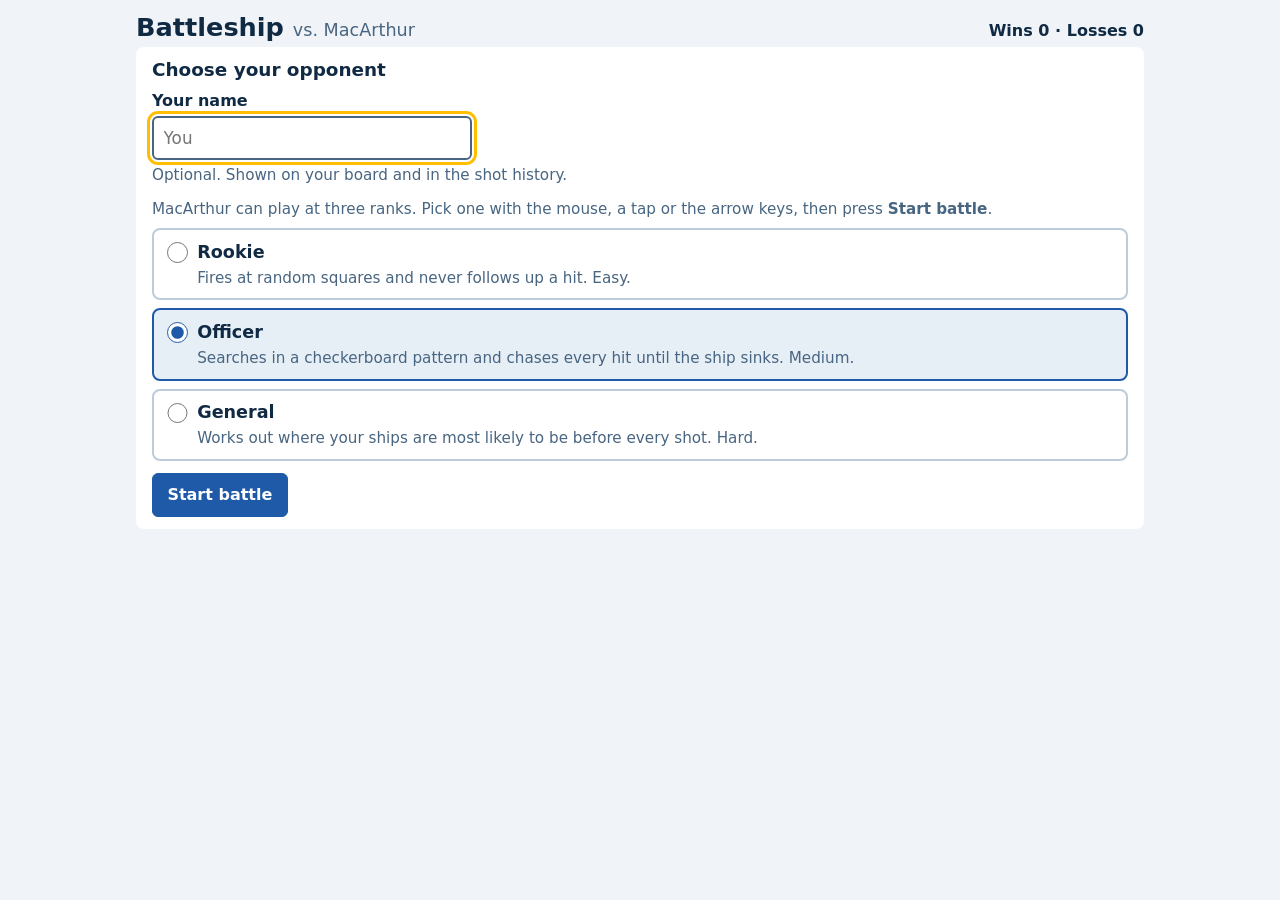
==== index.html @ d6e00842 "Let players enter their name on the start screen Co-Authored-By: Devin AI <158243242+devin-ai-integr" ====
<!DOCTYPE html>
<html lang="en">
<head>
  <meta charset="utf-8">
  <meta name="viewport" content="width=device-width, initial-scale=1">
  <meta name="description" content="Classic Battleship in your browser: you against MacArthur, the computer.">
  <title>Battleship vs. MacArthur</title>
  <link rel="stylesheet" href="css/styles.css">
</head>
<body class="phase-choosing">
  <header class="site-header">
    <h1>Battleship <span class="vs" id="vs-line">vs. MacArthur</span></h1>
    <div class="header-controls">
      <p class="rank-badge" id="rank-badge" hidden></p>
      <button type="button" id="new-game" hidden>New game</button>
      <p class="tally" id="tally">Wins 0 · Losses 0</p>
    </div>
  </header>

  <main>
    <!-- Screen readers hear every announcement from this hidden live region. -->
    <p id="announcer" class="sr-only" role="status" aria-live="polite" aria-atomic="true"></p>

    <section class="status" aria-label="Game status">
      <p id="prompt" class="prompt"></p>
      <p id="last-player" class="last-shot"></p>
      <p id="last-computer" class="last-shot"></p>
    </section>

    <section id="rank-panel" class="panel rank-panel" aria-labelledby="rank-heading" hidden>
      <h2 id="rank-heading" tabindex="-1">Choose your opponent</h2>
      <form id="rank-form">
        <div class="name-field">
          <label for="player-name">Your name</label>
          <input id="player-name" name="player-name" type="text" maxlength="20" autocomplete="nickname"
                 spellcheck="false" placeholder="You" aria-describedby="name-help">
          <p id="name-help" class="help">Optional. Shown on your board and in the shot history.</p>
        </div>
        <fieldset class="rank-options">
          <legend class="help">MacArthur can play at three ranks. Pick one with the mouse, a tap or the
            arrow keys, then press <strong>Start battle</strong>.</legend>
          <div id="rank-choices"></div>
        </fieldset>
        <div class="controls">
          <button type="submit" id="choose-rank" class="primary">Start battle</button>
        </div>
      </form>
    </section>

    <section id="placement" class="panel" aria-labelledby="placement-heading">
      <h2 id="placement-heading">Place your fleet</h2>
      <p class="help">
        Pick a ship, then click (or tap) a square on your fleet's board to place it.
        The ship starts at that square and runs right or down.
        Turn it with the <strong>Rotate</strong> button, the <kbd>Shift</kbd> key or <kbd>R</kbd>.
        Click a placed ship to pick it up again.
        Keyboard: <kbd>Tab</kbd> to the board, arrow keys to move, <kbd>Enter</kbd> to place.
      </p>
      <ul id="ship-list" class="ship-list" aria-label="Ships to place"></ul>
      <div class="controls">
        <button type="button" id="rotate">Rotate</button>
        <button type="button" id="randomize">Randomize</button>
        <button type="button" id="clear">Clear</button>
        <button type="button" id="start" class="primary" disabled>Start game</button>
      </div>
    </section>

    <section id="fire-panel" class="panel" aria-labelledby="fire-heading" hidden>
      <h2 id="fire-heading" class="sr-only">Call your shot</h2>
      <form id="shot-form" class="shot-form" autocomplete="off">
        <label for="shot-input">Call your shot</label>
        <input id="shot-input" name="shot" type="text" inputmode="text" autocapitalize="characters"
               spellcheck="false" maxlength="6" placeholder="e.g. D4" aria-describedby="shot-help">
        <button type="submit" id="fire" class="primary">Fire</button>
      </form>
      <p id="shot-help" class="help">
        Type a letter A–J and a number 1–10, or click a square on <strong>MacArthur's waters</strong>.
        Keyboard: arrow keys to move, <kbd>Enter</kbd> to fire.
      </p>
    </section>

    <section id="end-panel" class="panel end-panel" aria-labelledby="end-panel-heading" hidden>
      <h2 id="end-panel-heading"></h2>
      <div class="controls">
        <button type="button" id="reveal-inline">Reveal MacArthur's ships</button>
        <button type="button" id="play-again-inline" class="primary">Play again</button>
        <button type="button" id="change-rank-inline">Change rank</button>
      </div>
    </section>

    <div class="boards">
      <section id="player-wrap" class="board-wrap" aria-labelledby="player-heading">
        <h2 id="player-heading">Your fleet</h2>
        <div id="player-board"></div>
        <ul id="player-fleet" class="fleet-status" aria-label="Your ships"></ul>
      </section>
      <section id="enemy-wrap" class="board-wrap" aria-labelledby="enemy-heading">
        <h2 id="enemy-heading">MacArthur's waters</h2>
        <div id="enemy-board"></div>
        <ul id="enemy-fleet" class="fleet-status" aria-label="MacArthur's ships"></ul>
      </section>
    </div>

    <section class="legend" aria-label="Legend">
      <span><span class="peg miss" aria-hidden="true"></span> White peg = miss</span>
      <span><span class="peg hit" aria-hidden="true"></span> Red peg = hit</span>
      <span><span class="swatch ship" aria-hidden="true"></span> Your ship</span>
      <span><span class="swatch sunk" aria-hidden="true"></span> Sunk ship</span>
    </section>

    <section class="log-wrap" aria-labelledby="log-heading">
      <h2 id="log-heading">Shot history</h2>
      <ol id="log" class="log"></ol>
    </section>
  </main>

  <dialog id="end-dialog" class="end-dialog" aria-labelledby="end-title" aria-describedby="end-last end-text end-rank">
    <h2 id="end-title"></h2>
    <p id="end-last"></p>
    <p id="end-text"></p>
    <p id="end-rank"></p>
    <p id="end-tally" class="tally"></p>
    <div class="controls">
      <button type="button" id="reveal">Reveal MacArthur's ships</button>
      <button type="button" id="play-again" class="primary">Play again</button>
      <button type="button" id="change-rank">Change rank</button>
    </div>
  </dialog>

  <!-- Order matters: rules, then each rank, then the list of ranks, then the screen, then startup. -->
  <script src="js/rules.js"></script>
  <script src="js/ranks/rookie.js"></script>
  <script src="js/ranks/officer.js"></script>
  <script src="js/ranks/general.js"></script>
  <script src="js/opponents.js"></script>
  <script src="js/ui.js"></script>
  <script src="js/main.js"></script>
</body>
</html>
---- css/styles.css ----
:root {
  --ink: #102a43;
  --muted: #486581;
  --page: #f0f4f8;
  --panel: #ffffff;
  --water: #d9eefb;
  --water-line: #8fb8d4;
  --ship: #52606d;
  --sunk: #4a1414;
  --hit: #d0021b;
  --miss: #ffffff;
  --ok: #2f9e44;
  --bad: #c92a2a;
  --focus: #ffbf00;
  --primary: #1e5aa8;
  font-family: system-ui, -apple-system, "Segoe UI", Roboto, sans-serif;
  color: var(--ink);
  background: var(--page);
}

* { box-sizing: border-box; }

body { margin: 0; line-height: 1.45; }

main { max-width: 1040px; margin: 0 auto; padding: 0 1rem 2rem; }

h1, h2 { line-height: 1.2; }
h2 { font-size: 1.15rem; margin: 0 0 0.5rem; }

.sr-only {
  position: absolute; width: 1px; height: 1px; padding: 0; margin: -1px;
  overflow: hidden; clip: rect(0 0 0 0); white-space: nowrap; border: 0;
}

.site-header {
  display: flex; flex-wrap: wrap; align-items: baseline; justify-content: space-between;
  gap: 0.25rem 1rem; max-width: 1040px; margin: 0 auto; padding: 0.75rem 1rem 0.25rem;
}
.site-header h1 { margin: 0; font-size: 1.6rem; }
.site-header .vs { font-weight: 400; color: var(--muted); font-size: 1.1rem; }
.tally { margin: 0; font-weight: 600; }
.header-controls { display: flex; flex-wrap: wrap; align-items: center; gap: 0.5rem 1.25rem; }
.rank-badge {
  margin: 0; padding: 0.2rem 0.7rem; border-radius: 999px; background: var(--ink); color: #fff; font-weight: 700;
}

.name-field { margin-bottom: 0.75rem; }
.name-field label { display: block; font-weight: 700; margin-bottom: 0.25rem; }
.name-field input {
  width: 100%; max-width: 20rem; min-height: 44px; padding: 0.3rem 0.6rem; border: 2px solid var(--muted);
  border-radius: 6px; font-size: 1.05rem;
}
.name-field .help { margin: 0.25rem 0 0; }
.rank-options { border: 0; margin: 0 0 0.75rem; padding: 0; min-width: 0; }
.rank-options legend { padding: 0; margin-bottom: 0.5rem; }
#rank-choices { display: grid; gap: 0.5rem; }
.rank-option {
  display: grid; grid-template-columns: auto 1fr; align-items: start; gap: 0.1rem 0.6rem;
  padding: 0.6rem 0.8rem; border: 2px solid #bcccdc; border-radius: 8px; cursor: pointer;
}
.rank-option input { grid-row: span 2; width: 1.3rem; height: 1.3rem; margin: 0.15rem 0 0; accent-color: var(--primary); }
.rank-option .rank-name { font-weight: 700; font-size: 1.1rem; }
.rank-option .rank-desc { color: var(--muted); font-size: 0.95rem; }
.rank-option:has(input:checked) { border-color: var(--primary); background: #e6eef6; }
.rank-option:has(input:focus-visible) { outline: 3px solid var(--focus); outline-offset: 2px; }
body.phase-choosing .status, body.phase-choosing .boards,
body.phase-choosing .legend, body.phase-choosing .log-wrap { display: none; }

button, input { font: inherit; }

button {
  min-height: 44px; padding: 0.4rem 0.9rem; border-radius: 6px;
  border: 1px solid var(--muted); background: var(--panel); color: var(--ink); cursor: pointer;
}
button:hover:not(:disabled) { background: #e6eef6; }
button:disabled { opacity: 0.5; cursor: not-allowed; }
button.primary { background: var(--primary); border-color: var(--primary); color: #fff; font-weight: 600; }
button.primary:hover:not(:disabled) { background: #174a8b; }

:focus-visible { outline: 3px solid var(--focus); outline-offset: 2px; }

kbd {
  font: 0.85em ui-monospace, monospace; padding: 0 0.3em; border: 1px solid #bcccdc;
  border-radius: 3px; background: #f8fafc;
}

.status {
  background: var(--panel); border-left: 6px solid var(--primary); border-radius: 6px;
  padding: 0.6rem 0.9rem; margin: 0.5rem 0 0.75rem; min-height: 3.2rem;
}
.status p { margin: 0.1rem 0; }
.prompt { font-weight: 700; font-size: 1.1rem; }
.last-shot:empty { display: none; }

.panel { background: var(--panel); border-radius: 8px; padding: 0.75rem 1rem; margin-bottom: 0.75rem; }
.help { color: var(--muted); margin: 0.25rem 0 0.5rem; font-size: 0.95rem; }

.controls { display: flex; flex-wrap: wrap; gap: 0.5rem; }

.ship-list { list-style: none; padding: 0; margin: 0 0 0.6rem; display: flex; flex-wrap: wrap; gap: 0.4rem; }
.ship-list button[aria-pressed="true"] { border: 3px solid var(--primary); font-weight: 700; }
.ship-list button.placed { background: #e3f2e6; }

.shot-form { display: flex; flex-wrap: wrap; align-items: center; gap: 0.5rem; }
.shot-form label { font-weight: 700; }
.shot-form input {
  width: 7.5rem; min-height: 44px; padding: 0.3rem 0.6rem; border: 2px solid var(--muted);
  border-radius: 6px; text-transform: uppercase; font-size: 1.1rem;
}
.shot-form input::placeholder { text-transform: none; }

.end-panel h2 { font-size: 1.3rem; }

.boards { display: grid; gap: 1rem; grid-template-columns: 1fr; }
@media (min-width: 860px) {
  .boards { grid-template-columns: 1fr 1fr; }
}
/* On phones the board you need right now comes first. */
@media (max-width: 859px) {
  body.phase-playing #enemy-wrap { order: -1; }
}
@media (max-width: 480px) {
  main { padding: 0 0.5rem 1.5rem; }
  .site-header { padding: 0.6rem 0.5rem 0.25rem; }
  .board-wrap, .panel, .log-wrap { padding: 0.6rem 0.5rem; }
  .shot-form label { flex-basis: 100%; }
}

.board-wrap { background: var(--panel); border-radius: 8px; padding: 0.75rem; }
body.phase-placing #enemy-wrap { opacity: 0.6; }

.board {
  width: 100%; max-width: 460px; margin: 0 auto; border-collapse: collapse; table-layout: fixed;
}
.board th { font-size: 0.8rem; font-weight: 600; color: var(--muted); padding: 0 0 2px; }
.board thead td, .board tbody th { width: 1.5em; }
.board td { padding: 0; border: 1px solid var(--water-line); }
.board thead td { border: 0; }

.cell {
  display: flex; align-items: center; justify-content: center;
  width: 100%; aspect-ratio: 1 / 1; min-height: 0; padding: 0; border: 0; border-radius: 0;
  background: var(--water); cursor: pointer;
}
.cell:hover:not([aria-disabled="true"]) { background: #b8def5; }
.cell[aria-disabled="true"] { cursor: default; }
.cell:focus-visible { outline: 3px solid var(--focus); outline-offset: -3px; position: relative; z-index: 1; }
.cell.ship { background: var(--ship); }
.cell.sunk { background: var(--sunk); }
.cell.revealed { background: #9aa5b1; box-shadow: inset 0 0 0 3px #323f4b; }
.cell.preview-ok { background: #b2f2bb; box-shadow: inset 0 0 0 3px var(--ok); }
.cell.preview-bad { background: #ffc9c9; box-shadow: inset 0 0 0 3px var(--bad); }

.peg {
  display: inline-flex; align-items: center; justify-content: center;
  width: 55%; height: 55%; border-radius: 50%;
}
.peg.miss { background: var(--miss); border: 2px solid #52606d; width: 38%; height: 38%; }
.peg.hit {
  width: 68%; height: 68%; background: var(--hit); border: 2px solid #fff;
  box-shadow: 0 0 0 1px #5c0000; color: #fff; font-weight: 900; font-size: 0.85em;
}
.peg.hit::after { content: "\2715"; line-height: 1; }
.legend .peg.hit { width: 1.3em; height: 1.3em; font-size: 0.75rem; }
.legend .peg.miss { width: 1em; height: 1em; }

.swatch { display: inline-block; width: 1em; height: 1em; vertical-align: -0.15em; border-radius: 2px; }
.swatch.ship { background: var(--ship); }
.swatch.sunk { background: var(--sunk); }

.legend {
  display: flex; flex-wrap: wrap; gap: 0.4rem 1.2rem; justify-content: center;
  margin: 0.9rem 0; color: var(--muted); font-size: 0.95rem;
}
.legend > span { display: inline-flex; align-items: center; gap: 0.35rem; }

.fleet-status { list-style: none; padding: 0; margin: 0.6rem 0 0; display: flex; flex-wrap: wrap; gap: 0.35rem; justify-content: center; }
.fleet-status li { font-size: 0.85rem; padding: 0.1rem 0.5rem; border-radius: 999px; background: #e6eef6; }
.fleet-status li.sunk { background: #f8d7da; color: var(--sunk); text-decoration: line-through; }

.log-wrap { background: var(--panel); border-radius: 8px; padding: 0.75rem 1rem; }
.log { margin: 0; padding-left: 1.6rem; max-height: 14rem; overflow-y: auto; font-size: 0.95rem; }
.log li.player { color: var(--ink); }
.log li.computer { color: var(--muted); }

.end-dialog {
  border: 0; border-radius: 12px; padding: 1.5rem; max-width: min(92vw, 420px); text-align: center;
  box-shadow: 0 12px 40px rgba(16, 42, 67, 0.35);
}
.end-dialog::backdrop { background: rgba(16, 42, 67, 0.55); }
.end-dialog h2 { font-size: 1.8rem; margin-bottom: 0.4rem; }
.end-dialog .controls { justify-content: center; margin-top: 1rem; }

@media (prefers-reduced-motion: no-preference) {
  .peg { animation: drop 160ms ease-out; }
  @keyframes drop { from { transform: scale(0.4); opacity: 0; } to { transform: scale(1); opacity: 1; } }
}

@media (forced-colors: active) {
  .cell.ship, .cell.sunk, .cell.revealed { border: 2px solid CanvasText; }
  .peg { border: 2px solid CanvasText; }
}
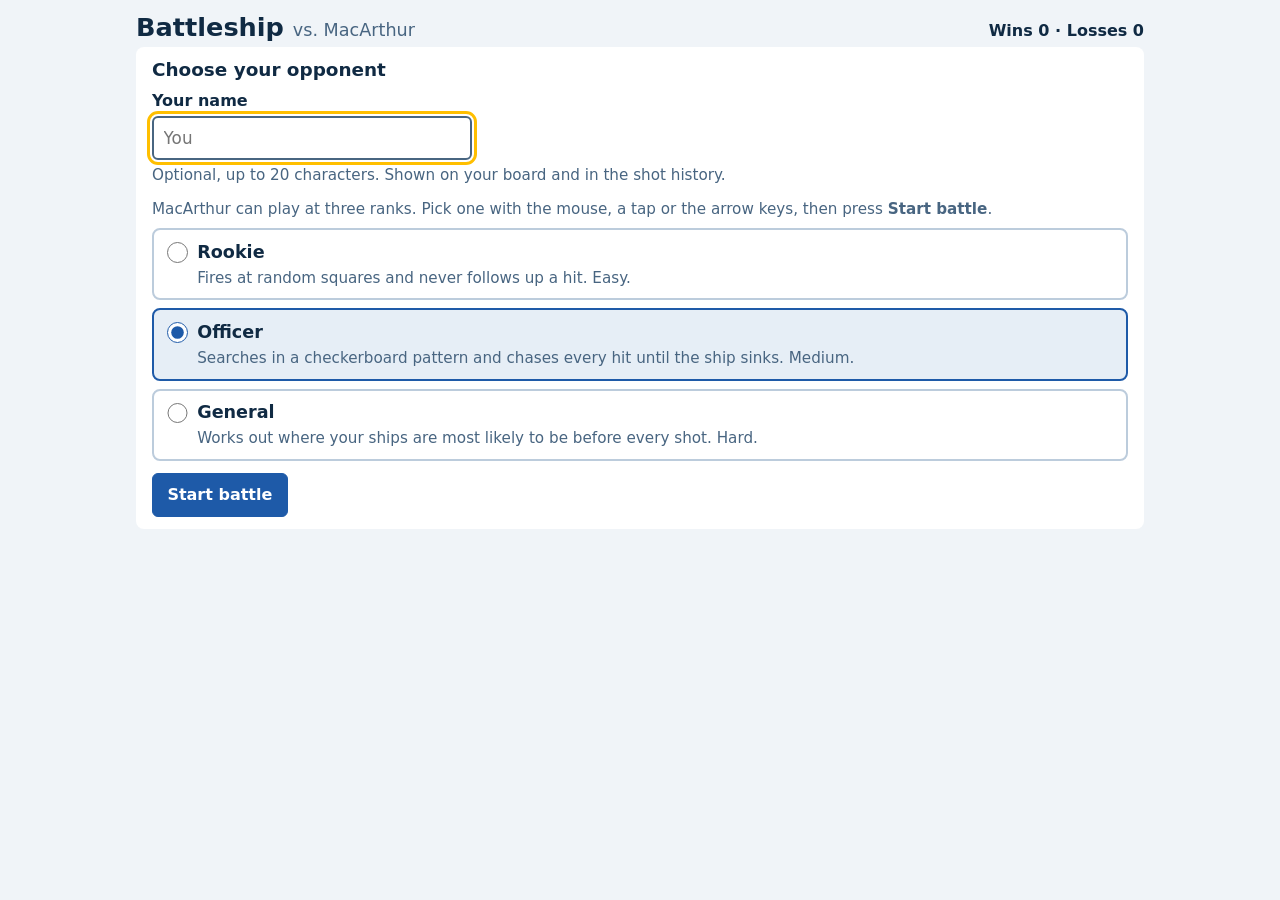
==== commit 3a38e993: "Let cleanPlayerName do the 20-character limit so pasted spaces and emoji don't cut names short Co-Au" ====
--- a/index.html
+++ b/index.html
@@ -32,9 +32,9 @@
       <form id="rank-form">
         <div class="name-field">
           <label for="player-name">Your name</label>
-          <input id="player-name" name="player-name" type="text" maxlength="20" autocomplete="nickname"
+          <input id="player-name" name="player-name" type="text" autocomplete="nickname"
                  spellcheck="false" placeholder="You" aria-describedby="name-help">
-          <p id="name-help" class="help">Optional. Shown on your board and in the shot history.</p>
+          <p id="name-help" class="help">Optional, up to 20 characters. Shown on your board and in the shot history.</p>
         </div>
         <fieldset class="rank-options">
           <legend class="help">MacArthur can play at three ranks. Pick one with the mouse, a tap or the
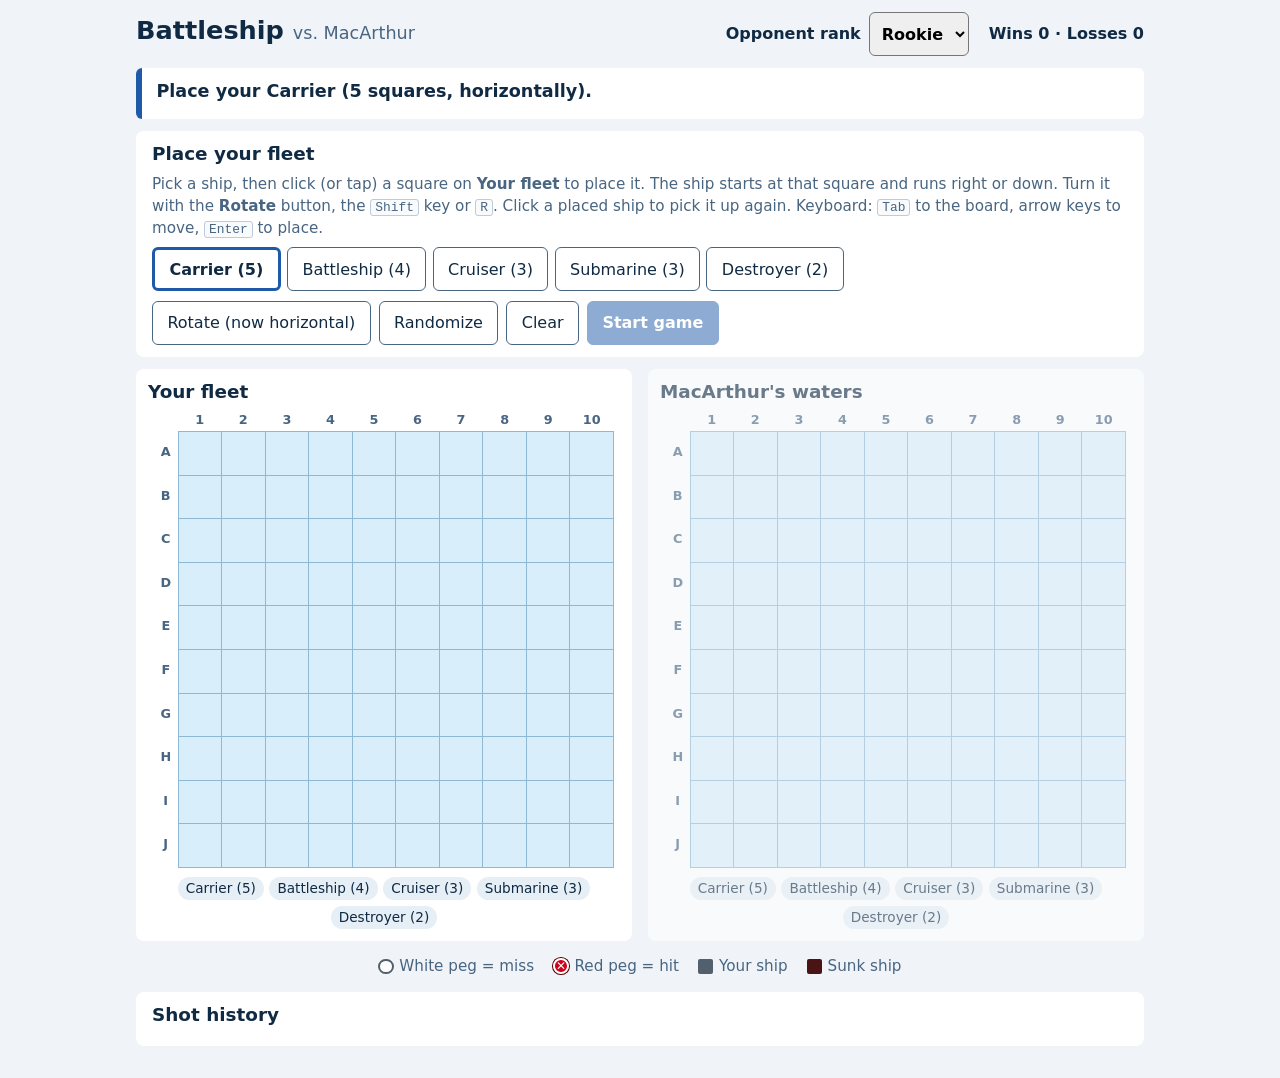
==== commit 37af53c3: "Merge pull request #4 from ethanswergold-sys/devin/1795615909-opponent-ranks Opponent ranks: Rookie " ====
--- a/index.html
+++ b/index.html
@@ -7,12 +7,13 @@
   <title>Battleship vs. MacArthur</title>
   <link rel="stylesheet" href="css/styles.css">
 </head>
-<body class="phase-choosing">
+<body class="phase-placing">
   <header class="site-header">
-    <h1>Battleship <span class="vs" id="vs-line">vs. MacArthur</span></h1>
+    <h1>Battleship <span class="vs">vs. MacArthur</span></h1>
     <div class="header-controls">
-      <p class="rank-badge" id="rank-badge" hidden></p>
-      <button type="button" id="new-game" hidden>New game</button>
+      <label class="rank-picker" for="rank">Opponent rank
+        <select id="rank"></select>
+      </label>
       <p class="tally" id="tally">Wins 0 · Losses 0</p>
     </div>
   </header>
@@ -27,30 +28,10 @@
       <p id="last-computer" class="last-shot"></p>
     </section>
 
-    <section id="rank-panel" class="panel rank-panel" aria-labelledby="rank-heading" hidden>
-      <h2 id="rank-heading" tabindex="-1">Choose your opponent</h2>
-      <form id="rank-form">
-        <div class="name-field">
-          <label for="player-name">Your name</label>
-          <input id="player-name" name="player-name" type="text" autocomplete="nickname"
-                 spellcheck="false" placeholder="You" aria-describedby="name-help">
-          <p id="name-help" class="help">Optional, up to 20 characters. Shown on your board and in the shot history.</p>
-        </div>
-        <fieldset class="rank-options">
-          <legend class="help">MacArthur can play at three ranks. Pick one with the mouse, a tap or the
-            arrow keys, then press <strong>Start battle</strong>.</legend>
-          <div id="rank-choices"></div>
-        </fieldset>
-        <div class="controls">
-          <button type="submit" id="choose-rank" class="primary">Start battle</button>
-        </div>
-      </form>
-    </section>
-
     <section id="placement" class="panel" aria-labelledby="placement-heading">
       <h2 id="placement-heading">Place your fleet</h2>
       <p class="help">
-        Pick a ship, then click (or tap) a square on your fleet's board to place it.
+        Pick a ship, then click (or tap) a square on <strong>Your fleet</strong> to place it.
         The ship starts at that square and runs right or down.
         Turn it with the <strong>Rotate</strong> button, the <kbd>Shift</kbd> key or <kbd>R</kbd>.
         Click a placed ship to pick it up again.
@@ -84,7 +65,6 @@
       <div class="controls">
         <button type="button" id="reveal-inline">Reveal MacArthur's ships</button>
         <button type="button" id="play-again-inline" class="primary">Play again</button>
-        <button type="button" id="change-rank-inline">Change rank</button>
       </div>
     </section>
 
@@ -114,16 +94,14 @@
     </section>
   </main>
 
-  <dialog id="end-dialog" class="end-dialog" aria-labelledby="end-title" aria-describedby="end-last end-text end-rank">
+  <dialog id="end-dialog" class="end-dialog" aria-labelledby="end-title" aria-describedby="end-last end-text">
     <h2 id="end-title"></h2>
     <p id="end-last"></p>
     <p id="end-text"></p>
-    <p id="end-rank"></p>
     <p id="end-tally" class="tally"></p>
     <div class="controls">
       <button type="button" id="reveal">Reveal MacArthur's ships</button>
       <button type="button" id="play-again" class="primary">Play again</button>
-      <button type="button" id="change-rank">Change rank</button>
     </div>
   </dialog>
 
@@ -131,7 +109,6 @@
   <script src="js/rules.js"></script>
   <script src="js/ranks/rookie.js"></script>
   <script src="js/ranks/officer.js"></script>
-  <script src="js/ranks/general.js"></script>
   <script src="js/opponents.js"></script>
   <script src="js/ui.js"></script>
   <script src="js/main.js"></script>
--- a/css/styles.css
+++ b/css/styles.css
@@ -40,31 +40,8 @@
 .site-header .vs { font-weight: 400; color: var(--muted); font-size: 1.1rem; }
 .tally { margin: 0; font-weight: 600; }
 .header-controls { display: flex; flex-wrap: wrap; align-items: center; gap: 0.5rem 1.25rem; }
-.rank-badge {
-  margin: 0; padding: 0.2rem 0.7rem; border-radius: 999px; background: var(--ink); color: #fff; font-weight: 700;
-}
-
-.name-field { margin-bottom: 0.75rem; }
-.name-field label { display: block; font-weight: 700; margin-bottom: 0.25rem; }
-.name-field input {
-  width: 100%; max-width: 20rem; min-height: 44px; padding: 0.3rem 0.6rem; border: 2px solid var(--muted);
-  border-radius: 6px; font-size: 1.05rem;
-}
-.name-field .help { margin: 0.25rem 0 0; }
-.rank-options { border: 0; margin: 0 0 0.75rem; padding: 0; min-width: 0; }
-.rank-options legend { padding: 0; margin-bottom: 0.5rem; }
-#rank-choices { display: grid; gap: 0.5rem; }
-.rank-option {
-  display: grid; grid-template-columns: auto 1fr; align-items: start; gap: 0.1rem 0.6rem;
-  padding: 0.6rem 0.8rem; border: 2px solid #bcccdc; border-radius: 8px; cursor: pointer;
-}
-.rank-option input { grid-row: span 2; width: 1.3rem; height: 1.3rem; margin: 0.15rem 0 0; accent-color: var(--primary); }
-.rank-option .rank-name { font-weight: 700; font-size: 1.1rem; }
-.rank-option .rank-desc { color: var(--muted); font-size: 0.95rem; }
-.rank-option:has(input:checked) { border-color: var(--primary); background: #e6eef6; }
-.rank-option:has(input:focus-visible) { outline: 3px solid var(--focus); outline-offset: 2px; }
-body.phase-choosing .status, body.phase-choosing .boards,
-body.phase-choosing .legend, body.phase-choosing .log-wrap { display: none; }
+.rank-picker { display: flex; align-items: center; gap: 0.5rem; font-weight: 600; }
+.rank-picker select { font: inherit; min-height: 2.75rem; padding: 0.25rem 0.5rem; border-radius: 6px; }
 
 button, input { font: inherit; }
 
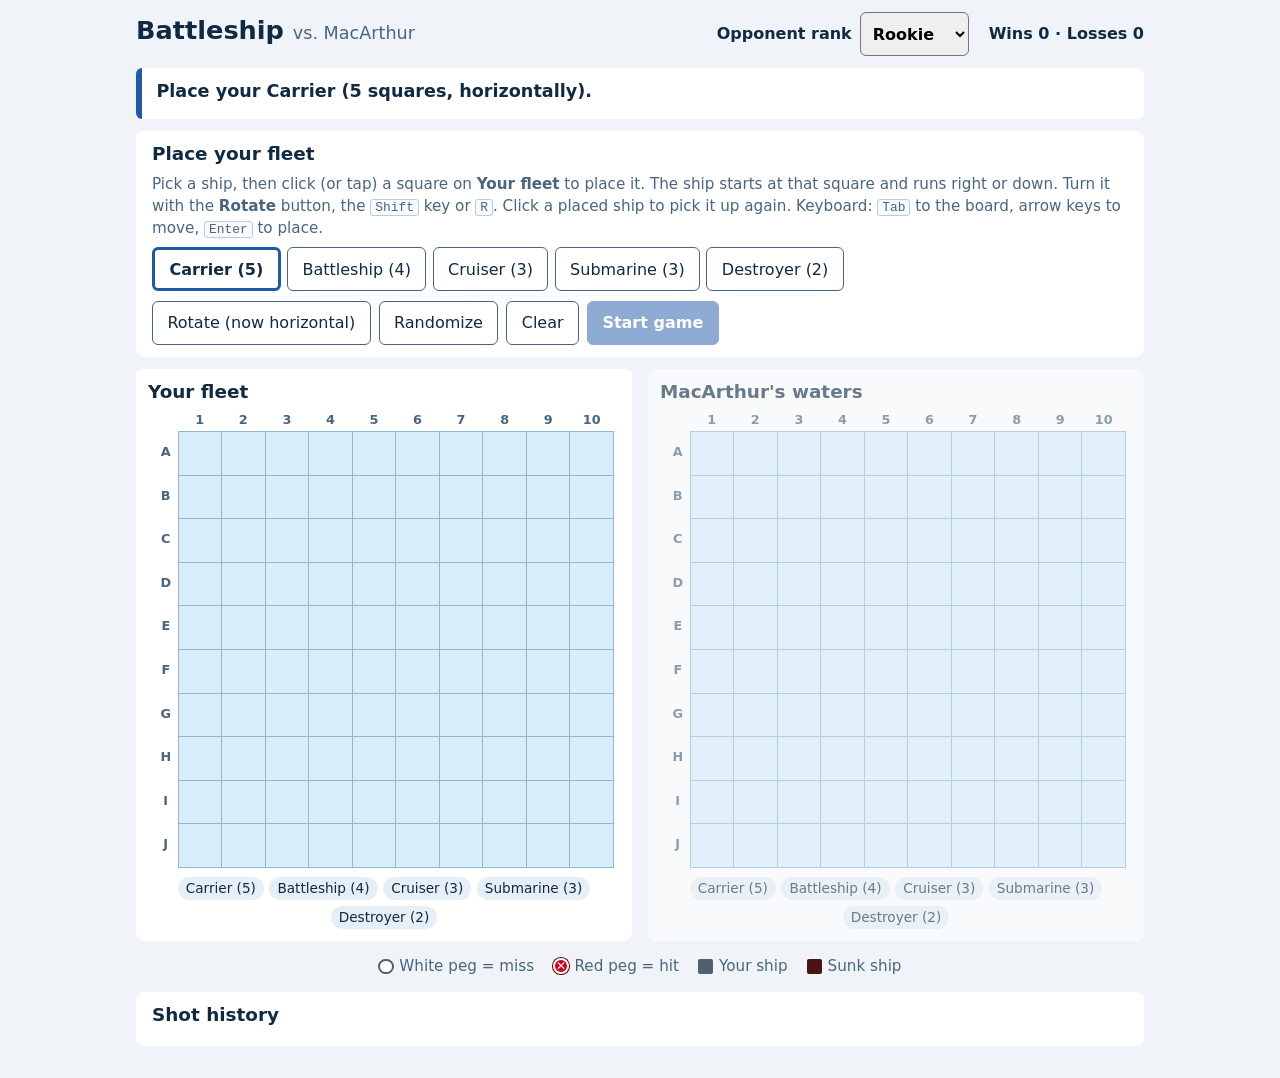
==== commit 37eeb831: "Merge pull request #5 from ethanswergold-sys/devin/1795617477-general Opponent rank: General" ====
--- a/index.html
+++ b/index.html
@@ -109,6 +109,7 @@
   <script src="js/rules.js"></script>
   <script src="js/ranks/rookie.js"></script>
   <script src="js/ranks/officer.js"></script>
+  <script src="js/ranks/general.js"></script>
   <script src="js/opponents.js"></script>
   <script src="js/ui.js"></script>
   <script src="js/main.js"></script>
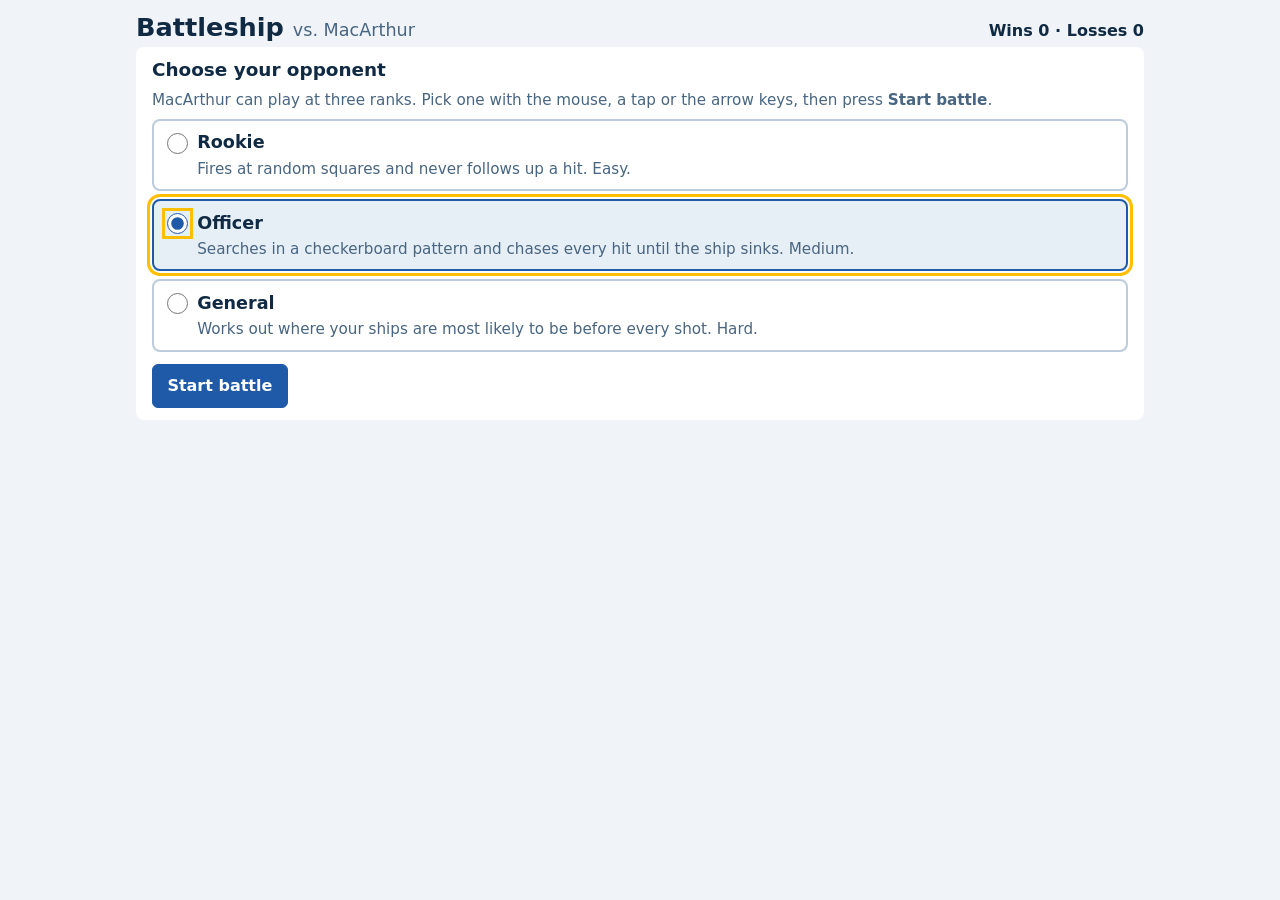
==== commit d57d33cb: "Merge pull request #6 from ethanswergold-sys/devin/1795618420-rank-picker Rank picker" ====
--- a/index.html
+++ b/index.html
@@ -7,13 +7,12 @@
   <title>Battleship vs. MacArthur</title>
   <link rel="stylesheet" href="css/styles.css">
 </head>
-<body class="phase-placing">
+<body class="phase-choosing">
   <header class="site-header">
     <h1>Battleship <span class="vs">vs. MacArthur</span></h1>
     <div class="header-controls">
-      <label class="rank-picker" for="rank">Opponent rank
-        <select id="rank"></select>
-      </label>
+      <p class="rank-badge" id="rank-badge" hidden></p>
+      <button type="button" id="new-game" hidden>New game</button>
       <p class="tally" id="tally">Wins 0 · Losses 0</p>
     </div>
   </header>
@@ -26,6 +25,20 @@
       <p id="prompt" class="prompt"></p>
       <p id="last-player" class="last-shot"></p>
       <p id="last-computer" class="last-shot"></p>
+    </section>
+
+    <section id="rank-panel" class="panel rank-panel" aria-labelledby="rank-heading" hidden>
+      <h2 id="rank-heading" tabindex="-1">Choose your opponent</h2>
+      <form id="rank-form">
+        <fieldset class="rank-options">
+          <legend class="help">MacArthur can play at three ranks. Pick one with the mouse, a tap or the
+            arrow keys, then press <strong>Start battle</strong>.</legend>
+          <div id="rank-choices"></div>
+        </fieldset>
+        <div class="controls">
+          <button type="submit" id="choose-rank" class="primary">Start battle</button>
+        </div>
+      </form>
     </section>
 
     <section id="placement" class="panel" aria-labelledby="placement-heading">
@@ -65,6 +78,7 @@
       <div class="controls">
         <button type="button" id="reveal-inline">Reveal MacArthur's ships</button>
         <button type="button" id="play-again-inline" class="primary">Play again</button>
+        <button type="button" id="change-rank-inline">Change rank</button>
       </div>
     </section>
 
@@ -94,14 +108,16 @@
     </section>
   </main>
 
-  <dialog id="end-dialog" class="end-dialog" aria-labelledby="end-title" aria-describedby="end-last end-text">
+  <dialog id="end-dialog" class="end-dialog" aria-labelledby="end-title" aria-describedby="end-last end-text end-rank">
     <h2 id="end-title"></h2>
     <p id="end-last"></p>
     <p id="end-text"></p>
+    <p id="end-rank"></p>
     <p id="end-tally" class="tally"></p>
     <div class="controls">
       <button type="button" id="reveal">Reveal MacArthur's ships</button>
       <button type="button" id="play-again" class="primary">Play again</button>
+      <button type="button" id="change-rank">Change rank</button>
     </div>
   </dialog>
 
--- a/css/styles.css
+++ b/css/styles.css
@@ -40,8 +40,24 @@
 .site-header .vs { font-weight: 400; color: var(--muted); font-size: 1.1rem; }
 .tally { margin: 0; font-weight: 600; }
 .header-controls { display: flex; flex-wrap: wrap; align-items: center; gap: 0.5rem 1.25rem; }
-.rank-picker { display: flex; align-items: center; gap: 0.5rem; font-weight: 600; }
-.rank-picker select { font: inherit; min-height: 2.75rem; padding: 0.25rem 0.5rem; border-radius: 6px; }
+.rank-badge {
+  margin: 0; padding: 0.2rem 0.7rem; border-radius: 999px; background: var(--ink); color: #fff; font-weight: 700;
+}
+
+.rank-options { border: 0; margin: 0 0 0.75rem; padding: 0; min-width: 0; }
+.rank-options legend { padding: 0; margin-bottom: 0.5rem; }
+#rank-choices { display: grid; gap: 0.5rem; }
+.rank-option {
+  display: grid; grid-template-columns: auto 1fr; align-items: start; gap: 0.1rem 0.6rem;
+  padding: 0.6rem 0.8rem; border: 2px solid #bcccdc; border-radius: 8px; cursor: pointer;
+}
+.rank-option input { grid-row: span 2; width: 1.3rem; height: 1.3rem; margin: 0.15rem 0 0; accent-color: var(--primary); }
+.rank-option .rank-name { font-weight: 700; font-size: 1.1rem; }
+.rank-option .rank-desc { color: var(--muted); font-size: 0.95rem; }
+.rank-option:has(input:checked) { border-color: var(--primary); background: #e6eef6; }
+.rank-option:has(input:focus-visible) { outline: 3px solid var(--focus); outline-offset: 2px; }
+body.phase-choosing .status, body.phase-choosing .boards,
+body.phase-choosing .legend, body.phase-choosing .log-wrap { display: none; }
 
 button, input { font: inherit; }
 
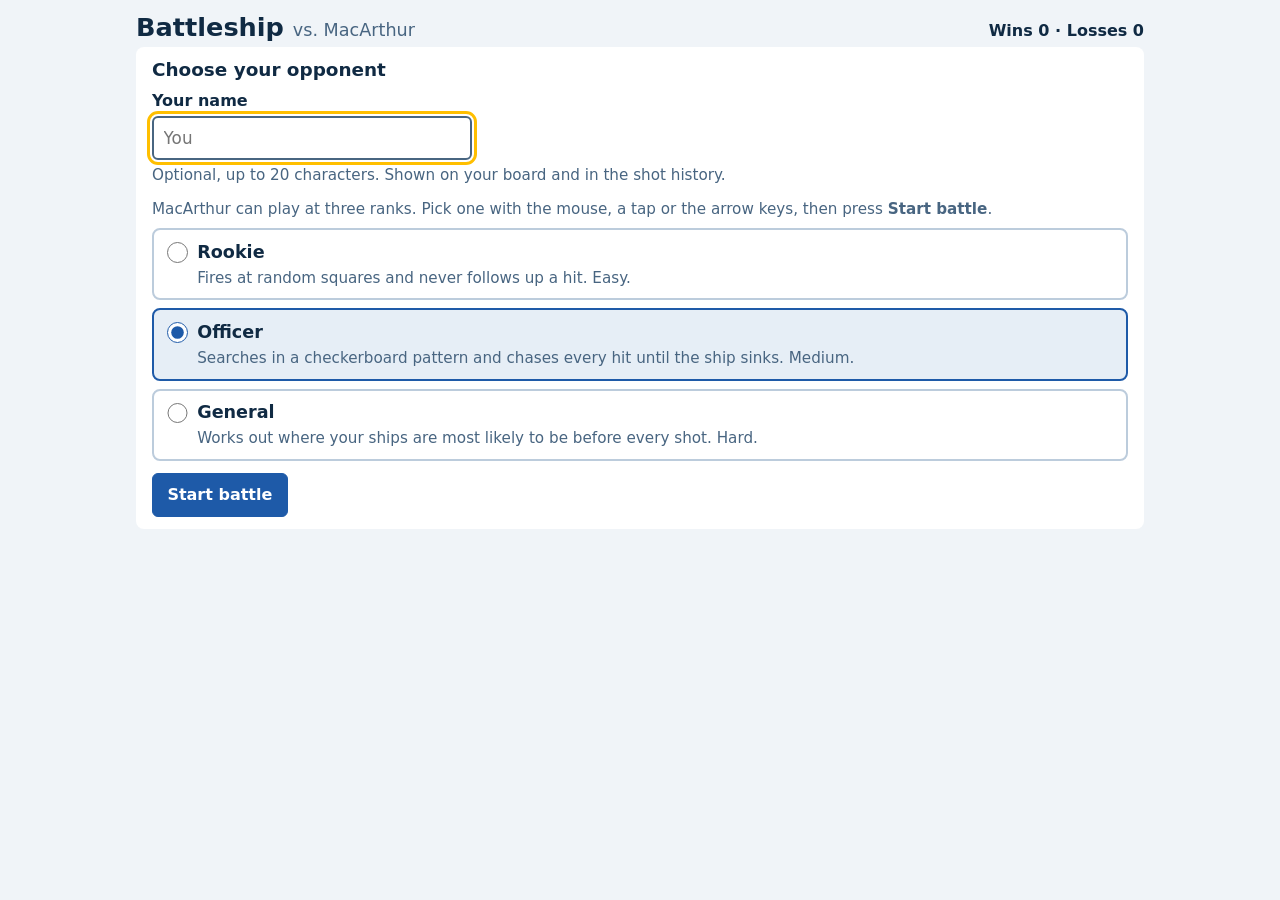
==== commit 26fc7049: "Merge pull request #7 from ethanswergold-sys/devin/1795619339-player-name Player name on the start s" ====
--- a/index.html
+++ b/index.html
@@ -9,7 +9,7 @@
 </head>
 <body class="phase-choosing">
   <header class="site-header">
-    <h1>Battleship <span class="vs">vs. MacArthur</span></h1>
+    <h1>Battleship <span class="vs" id="vs-line">vs. MacArthur</span></h1>
     <div class="header-controls">
       <p class="rank-badge" id="rank-badge" hidden></p>
       <button type="button" id="new-game" hidden>New game</button>
@@ -30,6 +30,12 @@
     <section id="rank-panel" class="panel rank-panel" aria-labelledby="rank-heading" hidden>
       <h2 id="rank-heading" tabindex="-1">Choose your opponent</h2>
       <form id="rank-form">
+        <div class="name-field">
+          <label for="player-name">Your name</label>
+          <input id="player-name" name="player-name" type="text" autocomplete="nickname"
+                 spellcheck="false" placeholder="You" aria-describedby="name-help">
+          <p id="name-help" class="help">Optional, up to 20 characters. Shown on your board and in the shot history.</p>
+        </div>
         <fieldset class="rank-options">
           <legend class="help">MacArthur can play at three ranks. Pick one with the mouse, a tap or the
             arrow keys, then press <strong>Start battle</strong>.</legend>
@@ -44,7 +50,7 @@
     <section id="placement" class="panel" aria-labelledby="placement-heading">
       <h2 id="placement-heading">Place your fleet</h2>
       <p class="help">
-        Pick a ship, then click (or tap) a square on <strong>Your fleet</strong> to place it.
+        Pick a ship, then click (or tap) a square on your fleet's board to place it.
         The ship starts at that square and runs right or down.
         Turn it with the <strong>Rotate</strong> button, the <kbd>Shift</kbd> key or <kbd>R</kbd>.
         Click a placed ship to pick it up again.
--- a/css/styles.css
+++ b/css/styles.css
@@ -44,6 +44,13 @@
   margin: 0; padding: 0.2rem 0.7rem; border-radius: 999px; background: var(--ink); color: #fff; font-weight: 700;
 }
 
+.name-field { margin-bottom: 0.75rem; }
+.name-field label { display: block; font-weight: 700; margin-bottom: 0.25rem; }
+.name-field input {
+  width: 100%; max-width: 20rem; min-height: 44px; padding: 0.3rem 0.6rem; border: 2px solid var(--muted);
+  border-radius: 6px; font-size: 1.05rem;
+}
+.name-field .help { margin: 0.25rem 0 0; }
 .rank-options { border: 0; margin: 0 0 0.75rem; padding: 0; min-width: 0; }
 .rank-options legend { padding: 0; margin-bottom: 0.5rem; }
 #rank-choices { display: grid; gap: 0.5rem; }
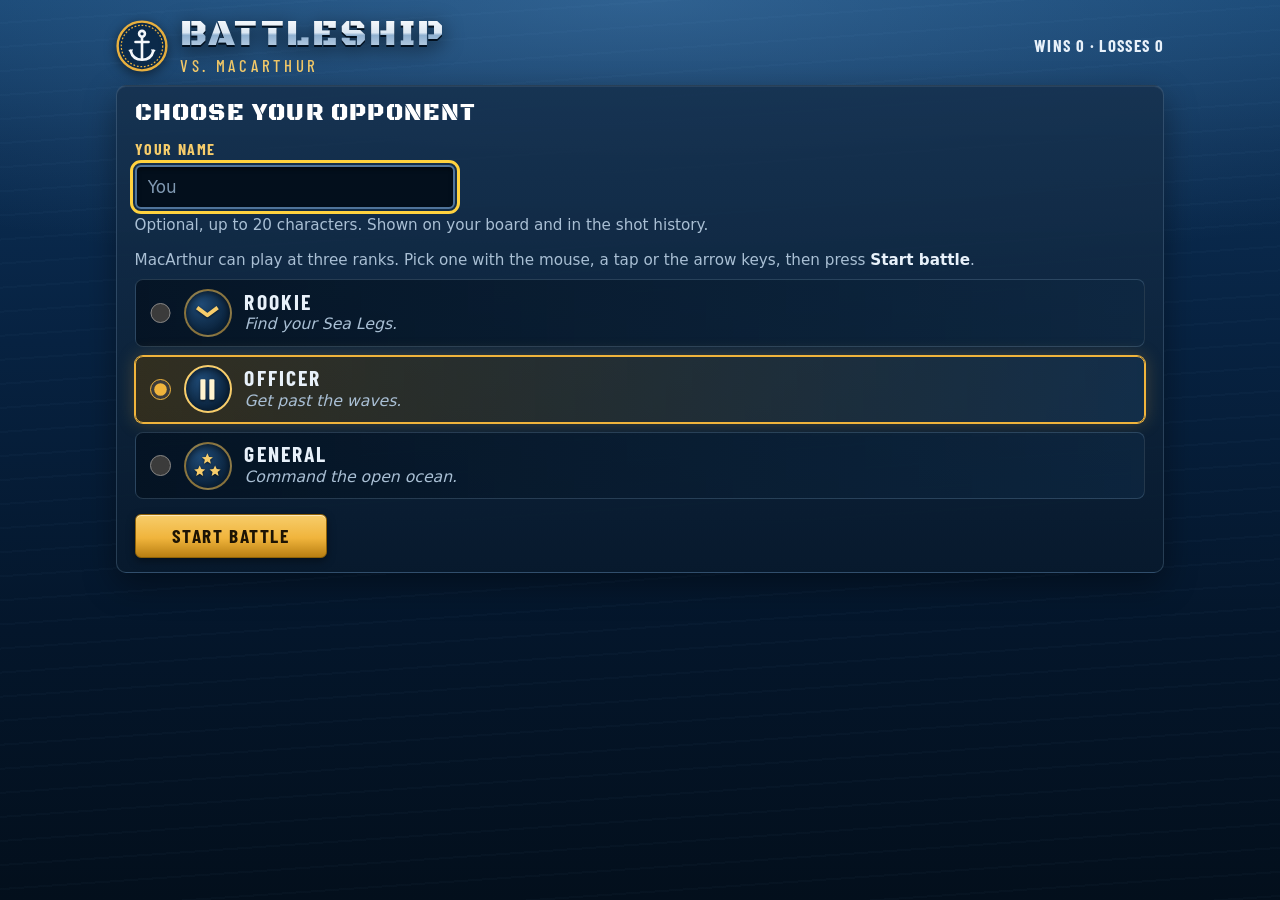
==== commit 5ea7c0ce: "Naval restyle: ocean background, stencil title, sea-green boards, drawn ships, steel panels Co-Autho" ====
--- a/index.html
+++ b/index.html
@@ -5,11 +5,26 @@
   <meta name="viewport" content="width=device-width, initial-scale=1">
   <meta name="description" content="Classic Battleship in your browser: you against MacArthur, the computer.">
   <title>Battleship vs. MacArthur</title>
+  <meta name="theme-color" content="#071c33">
+  <link rel="preload" href="fonts/black-ops-one.woff2" as="font" type="font/woff2" crossorigin>
   <link rel="stylesheet" href="css/styles.css">
 </head>
 <body class="phase-choosing">
   <header class="site-header">
-    <h1>Battleship <span class="vs" id="vs-line">vs. MacArthur</span></h1>
+    <div class="brand">
+      <svg class="emblem" viewBox="0 0 64 64" aria-hidden="true" focusable="false">
+        <circle cx="32" cy="32" r="30" fill="#0b2a4a" stroke="#e8b03f" stroke-width="3"/>
+        <circle cx="32" cy="32" r="25.5" fill="none" stroke="#e8b03f" stroke-width="1.5" stroke-dasharray="2.2 2.2"/>
+        <g fill="none" stroke="#f4f7fb" stroke-width="3.2" stroke-linecap="round">
+          <circle cx="32" cy="17" r="3.6"/>
+          <path d="M32 21 V48"/>
+          <path d="M24 27 H40"/>
+          <path d="M18 38 C20 46 26 49 32 49 C38 49 44 46 46 38"/>
+        </g>
+        <path d="M15 37 L21 36 L19 41Z M49 37 L43 36 L45 41Z" fill="#f4f7fb"/>
+      </svg>
+      <h1><span class="title">Battleship</span> <span class="vs" id="vs-line">vs. MacArthur</span></h1>
+    </div>
     <div class="header-controls">
       <p class="rank-badge" id="rank-badge" hidden></p>
       <button type="button" id="new-game" hidden>New game</button>
--- a/css/styles.css
+++ b/css/styles.css
@@ -1,116 +1,235 @@
+/* Fonts are stored in the repo so the game looks the same offline. Both are
+   free under the SIL Open Font License (see fonts/). */
+@font-face {
+  font-family: "Black Ops One"; font-weight: 400; font-display: swap;
+  src: url("../fonts/black-ops-one.woff2") format("woff2");
+}
+@font-face {
+  font-family: "Barlow Condensed"; font-weight: 500; font-display: swap;
+  src: url("../fonts/barlow-condensed-500.woff2") format("woff2");
+}
+@font-face {
+  font-family: "Barlow Condensed"; font-weight: 700; font-display: swap;
+  src: url("../fonts/barlow-condensed-700.woff2") format("woff2");
+}
+
 :root {
-  --ink: #102a43;
-  --muted: #486581;
-  --page: #f0f4f8;
-  --panel: #ffffff;
-  --water: #d9eefb;
-  --water-line: #8fb8d4;
-  --ship: #52606d;
-  --sunk: #4a1414;
-  --hit: #d0021b;
+  --text: #e8f1fa;
+  --muted: #a9bfd4;
+  --navy-950: #030f1c;
+  --navy-900: #061a2f;
+  --navy-800: #0a2642;
+  --navy-700: #12365c;
+  --steel-line: rgba(150, 185, 220, 0.22);
+  --brass: #f0b43c;
+  --brass-light: #f7cd6b;
+  --brass-dark: #b97f12;
+  --signal: #e2472c;
+  --sea-light: #1d9c97;
+  --sea: #13777a;
+  --sea-deep: #0c5560;
+  --grid: rgba(235, 250, 255, 0.5);
+  --hit: #e3122b;
   --miss: #ffffff;
-  --ok: #2f9e44;
-  --bad: #c92a2a;
-  --focus: #ffbf00;
-  --primary: #1e5aa8;
+  --ok: #5fe08c;
+  --bad: #ff6b6b;
+  --focus: #ffd23f;
+  --display: "Black Ops One", Impact, "Arial Black", sans-serif;
+  --label: "Barlow Condensed", "Arial Narrow", system-ui, sans-serif;
   font-family: system-ui, -apple-system, "Segoe UI", Roboto, sans-serif;
-  color: var(--ink);
-  background: var(--page);
+  color: var(--text);
+  background: var(--navy-950);
+  color-scheme: dark;
 }
 
 * { box-sizing: border-box; }
 
-body { margin: 0; line-height: 1.45; }
-
-main { max-width: 1040px; margin: 0 auto; padding: 0 1rem 2rem; }
-
-h1, h2 { line-height: 1.2; }
-h2 { font-size: 1.15rem; margin: 0 0 0.5rem; }
+/* Night sky over open ocean, with a faint glow on the horizon. */
+body {
+  margin: 0; line-height: 1.45; min-height: 100vh;
+  background:
+    radial-gradient(ellipse 120% 45% at 50% 0%, rgba(110, 170, 225, 0.32), transparent 70%),
+    repeating-linear-gradient(176deg, transparent 0 22px, rgba(140, 200, 255, 0.025) 22px 24px),
+    linear-gradient(180deg, #123f6b 0%, #0b2d52 16%, #072241 38%, #04162b 70%, #030f1c 100%);
+  background-attachment: fixed;
+}
+
+main { max-width: 1080px; margin: 0 auto; padding: 0 1rem 2.5rem; }
+
+h1, h2 { line-height: 1.15; }
+h2 {
+  font-family: var(--label); font-weight: 700; font-size: 1.2rem; letter-spacing: 0.1em;
+  text-transform: uppercase; color: var(--brass-light); margin: 0 0 0.6rem;
+}
 
 .sr-only {
   position: absolute; width: 1px; height: 1px; padding: 0; margin: -1px;
   overflow: hidden; clip: rect(0 0 0 0); white-space: nowrap; border: 0;
 }
 
+/* ---------- Header ---------- */
 .site-header {
-  display: flex; flex-wrap: wrap; align-items: baseline; justify-content: space-between;
-  gap: 0.25rem 1rem; max-width: 1040px; margin: 0 auto; padding: 0.75rem 1rem 0.25rem;
-}
-.site-header h1 { margin: 0; font-size: 1.6rem; }
-.site-header .vs { font-weight: 400; color: var(--muted); font-size: 1.1rem; }
-.tally { margin: 0; font-weight: 600; }
-.header-controls { display: flex; flex-wrap: wrap; align-items: center; gap: 0.5rem 1.25rem; }
+  display: flex; flex-wrap: wrap; align-items: center; justify-content: space-between;
+  gap: 0.5rem 1rem; max-width: 1080px; margin: 0 auto; padding: 1rem 1rem 0.6rem;
+}
+.brand { display: flex; align-items: center; gap: 0.75rem; min-width: 0; }
+.emblem { width: 52px; height: 52px; flex: none; filter: drop-shadow(0 3px 6px rgba(0, 0, 0, 0.5)); }
+.site-header h1 { margin: 0; display: flex; flex-direction: column; }
+.site-header .title {
+  font-family: var(--display); font-weight: 400; font-size: 2.3rem; letter-spacing: 0.06em;
+  text-transform: uppercase; line-height: 1;
+  background: linear-gradient(180deg, #ffffff 0%, #dbe7f3 45%, #8fb0d0 52%, #c9dbec 100%);
+  -webkit-background-clip: text; background-clip: text; color: transparent;
+  filter: drop-shadow(0 2px 0 #02101f) drop-shadow(0 4px 10px rgba(0, 0, 0, 0.6));
+}
+.site-header .vs {
+  font-family: var(--label); font-weight: 500; font-size: 1.05rem; letter-spacing: 0.22em;
+  text-transform: uppercase; color: var(--brass-light); margin-top: 0.2rem;
+}
+.header-controls { display: flex; flex-wrap: wrap; align-items: center; gap: 0.5rem 1rem; }
+.tally {
+  margin: 0; font-family: var(--label); font-weight: 700; font-size: 1.05rem; letter-spacing: 0.08em;
+  text-transform: uppercase; color: var(--text);
+}
 .rank-badge {
-  margin: 0; padding: 0.2rem 0.7rem; border-radius: 999px; background: var(--ink); color: #fff; font-weight: 700;
-}
-
-.name-field { margin-bottom: 0.75rem; }
-.name-field label { display: block; font-weight: 700; margin-bottom: 0.25rem; }
-.name-field input {
-  width: 100%; max-width: 20rem; min-height: 44px; padding: 0.3rem 0.6rem; border: 2px solid var(--muted);
-  border-radius: 6px; font-size: 1.05rem;
-}
-.name-field .help { margin: 0.25rem 0 0; }
-.rank-options { border: 0; margin: 0 0 0.75rem; padding: 0; min-width: 0; }
+  margin: 0; padding: 0.25rem 0.85rem; border-radius: 4px; font-family: var(--label); font-weight: 700;
+  font-size: 1rem; letter-spacing: 0.1em; text-transform: uppercase; color: #1d1404;
+  background: linear-gradient(180deg, var(--brass-light), var(--brass) 55%, var(--brass-dark));
+  box-shadow: inset 0 1px 0 rgba(255, 255, 255, 0.5), 0 2px 6px rgba(0, 0, 0, 0.4);
+}
+
+/* ---------- Panels ---------- */
+.panel, .board-wrap, .log-wrap, .status {
+  background: linear-gradient(180deg, rgba(22, 50, 80, 0.92), rgba(8, 26, 45, 0.94));
+  border: 1px solid var(--steel-line); border-radius: 10px;
+  box-shadow: 0 12px 32px rgba(0, 0, 0, 0.38), inset 0 1px 0 rgba(255, 255, 255, 0.08);
+}
+.panel { padding: 0.9rem 1.1rem; margin-bottom: 0.9rem; }
+.help { color: var(--muted); margin: 0.25rem 0 0.6rem; font-size: 0.95rem; }
+.help strong { color: var(--text); }
+
+/* The bridge readout: whose turn it is and the last shots. */
+.status {
+  position: relative; padding: 0.7rem 1rem 0.7rem 1.3rem; margin: 0.4rem 0 0.9rem; min-height: 3.4rem;
+  overflow: hidden;
+}
+.status::before {
+  content: ""; position: absolute; inset: 0 auto 0 0; width: 5px;
+  background: linear-gradient(180deg, var(--brass-light), var(--brass-dark));
+}
+.status p { margin: 0.1rem 0; }
+.prompt {
+  font-family: var(--label); font-weight: 700; font-size: 1.35rem; letter-spacing: 0.06em;
+  text-transform: uppercase; color: #fff;
+}
+.last-shot { color: var(--muted); }
+.last-shot:empty { display: none; }
+
+/* ---------- Controls ---------- */
+button, input { font: inherit; }
+
+button {
+  min-height: 44px; padding: 0.45rem 1.05rem; border-radius: 6px; cursor: pointer;
+  font-family: var(--label); font-weight: 700; font-size: 1.05rem; letter-spacing: 0.08em;
+  text-transform: uppercase; color: var(--text);
+  border: 1px solid #4f739a;
+  background: linear-gradient(180deg, #2d5379, #1b3757 60%, #15304d);
+  box-shadow: inset 0 1px 0 rgba(255, 255, 255, 0.16), 0 2px 4px rgba(0, 0, 0, 0.35);
+  transition: filter 120ms, transform 80ms;
+}
+button:hover:not(:disabled) { filter: brightness(1.18); }
+button:active:not(:disabled) { transform: translateY(1px); }
+button:disabled { opacity: 0.45; cursor: not-allowed; }
+button.primary {
+  color: #1d1404; border-color: #8f6208;
+  background: linear-gradient(180deg, var(--brass-light), var(--brass) 55%, var(--brass-dark));
+  box-shadow: inset 0 1px 0 rgba(255, 255, 255, 0.55), 0 3px 8px rgba(0, 0, 0, 0.4);
+}
+#fire {
+  color: #fff; border-color: #7a160a; min-width: 6rem;
+  background: linear-gradient(180deg, #f2664a, var(--signal) 55%, #a92612);
+  text-shadow: 0 1px 0 rgba(0, 0, 0, 0.35);
+}
+
+:focus-visible { outline: 3px solid var(--focus); outline-offset: 2px; }
+
+input[type="text"] {
+  min-height: 44px; padding: 0.3rem 0.7rem; color: #fff; background: var(--navy-950);
+  border: 2px solid #4f739a; border-radius: 6px; box-shadow: inset 0 2px 4px rgba(0, 0, 0, 0.5);
+}
+input[type="text"]::placeholder { color: #7f98b1; }
+
+kbd {
+  font: 0.85em ui-monospace, monospace; padding: 0 0.35em; color: var(--text);
+  border: 1px solid #4f739a; border-bottom-width: 2px; border-radius: 3px; background: var(--navy-800);
+}
+
+.controls { display: flex; flex-wrap: wrap; gap: 0.6rem; }
+
+/* ---------- Opponent picker ---------- */
+.rank-panel h2 { font-family: var(--display); font-weight: 400; font-size: 1.5rem; letter-spacing: 0.05em; color: #fff; }
+.name-field { margin-bottom: 0.8rem; }
+.name-field label {
+  display: block; margin-bottom: 0.3rem; font-family: var(--label); font-weight: 700;
+  letter-spacing: 0.1em; text-transform: uppercase; color: var(--brass-light);
+}
+.name-field input { width: 100%; max-width: 20rem; font-size: 1.05rem; }
+.name-field .help { margin: 0.3rem 0 0; }
+.rank-options { border: 0; margin: 0 0 0.9rem; padding: 0; min-width: 0; }
 .rank-options legend { padding: 0; margin-bottom: 0.5rem; }
-#rank-choices { display: grid; gap: 0.5rem; }
+#rank-choices { display: grid; gap: 0.55rem; }
 .rank-option {
-  display: grid; grid-template-columns: auto 1fr; align-items: start; gap: 0.1rem 0.6rem;
-  padding: 0.6rem 0.8rem; border: 2px solid #bcccdc; border-radius: 8px; cursor: pointer;
-}
-.rank-option input { grid-row: span 2; width: 1.3rem; height: 1.3rem; margin: 0.15rem 0 0; accent-color: var(--primary); }
-.rank-option .rank-name { font-weight: 700; font-size: 1.1rem; }
-.rank-option .rank-desc { color: var(--muted); font-size: 0.95rem; }
-.rank-option:has(input:checked) { border-color: var(--primary); background: #e6eef6; }
+  display: grid; grid-template-columns: auto auto 1fr; align-items: center; gap: 0 0.8rem;
+  padding: 0.55rem 0.9rem; border: 1px solid var(--steel-line); border-radius: 8px; cursor: pointer;
+  background: linear-gradient(90deg, rgba(4, 18, 33, 0.85), rgba(14, 40, 66, 0.7));
+  transition: border-color 120ms, box-shadow 120ms, background 120ms;
+}
+.rank-option:hover { border-color: rgba(240, 180, 60, 0.6); }
+.rank-option input { grid-row: span 2; width: 1.3rem; height: 1.3rem; margin: 0; accent-color: var(--brass); }
+.rank-insignia {
+  grid-row: span 2; display: grid; place-items: center; width: 3rem; height: 3rem; border-radius: 50%;
+  color: var(--brass-light); background: radial-gradient(circle at 35% 30%, #1f4a75, #0a223b 70%);
+  border: 2px solid rgba(240, 180, 60, 0.55); box-shadow: inset 0 2px 6px rgba(0, 0, 0, 0.5);
+}
+.rank-insignia svg { width: 70%; height: 70%; filter: drop-shadow(0 1px 1px rgba(0, 0, 0, 0.6)); }
+.rank-option .rank-name {
+  align-self: end; font-family: var(--label); font-weight: 700; font-size: 1.35rem;
+  letter-spacing: 0.1em; text-transform: uppercase; line-height: 1.1;
+}
+.rank-option .rank-desc { align-self: start; color: var(--muted); font-size: 0.98rem; font-style: italic; }
+.rank-option:has(input:checked) {
+  border-color: var(--brass);
+  background: linear-gradient(90deg, rgba(80, 56, 10, 0.55), rgba(20, 48, 76, 0.85));
+  box-shadow: 0 0 0 1px var(--brass), 0 0 18px rgba(240, 180, 60, 0.25);
+}
+.rank-option:has(input:checked) .rank-insignia { border-color: var(--brass-light); color: #fff3cf; }
 .rank-option:has(input:focus-visible) { outline: 3px solid var(--focus); outline-offset: 2px; }
+#choose-rank { min-width: 12rem; font-size: 1.2rem; }
 body.phase-choosing .status, body.phase-choosing .boards,
 body.phase-choosing .legend, body.phase-choosing .log-wrap { display: none; }
 
-button, input { font: inherit; }
-
-button {
-  min-height: 44px; padding: 0.4rem 0.9rem; border-radius: 6px;
-  border: 1px solid var(--muted); background: var(--panel); color: var(--ink); cursor: pointer;
-}
-button:hover:not(:disabled) { background: #e6eef6; }
-button:disabled { opacity: 0.5; cursor: not-allowed; }
-button.primary { background: var(--primary); border-color: var(--primary); color: #fff; font-weight: 600; }
-button.primary:hover:not(:disabled) { background: #174a8b; }
-
-:focus-visible { outline: 3px solid var(--focus); outline-offset: 2px; }
-
-kbd {
-  font: 0.85em ui-monospace, monospace; padding: 0 0.3em; border: 1px solid #bcccdc;
-  border-radius: 3px; background: #f8fafc;
-}
-
-.status {
-  background: var(--panel); border-left: 6px solid var(--primary); border-radius: 6px;
-  padding: 0.6rem 0.9rem; margin: 0.5rem 0 0.75rem; min-height: 3.2rem;
-}
-.status p { margin: 0.1rem 0; }
-.prompt { font-weight: 700; font-size: 1.1rem; }
-.last-shot:empty { display: none; }
-
-.panel { background: var(--panel); border-radius: 8px; padding: 0.75rem 1rem; margin-bottom: 0.75rem; }
-.help { color: var(--muted); margin: 0.25rem 0 0.5rem; font-size: 0.95rem; }
-
-.controls { display: flex; flex-wrap: wrap; gap: 0.5rem; }
-
-.ship-list { list-style: none; padding: 0; margin: 0 0 0.6rem; display: flex; flex-wrap: wrap; gap: 0.4rem; }
-.ship-list button[aria-pressed="true"] { border: 3px solid var(--primary); font-weight: 700; }
-.ship-list button.placed { background: #e3f2e6; }
-
-.shot-form { display: flex; flex-wrap: wrap; align-items: center; gap: 0.5rem; }
-.shot-form label { font-weight: 700; }
+/* ---------- Placement and firing ---------- */
+.ship-list { list-style: none; padding: 0; margin: 0 0 0.7rem; display: flex; flex-wrap: wrap; gap: 0.45rem; }
+.ship-list button { font-size: 0.98rem; }
+.ship-list button[aria-pressed="true"] {
+  border-color: var(--brass-light); box-shadow: 0 0 0 2px var(--brass), 0 0 12px rgba(240, 180, 60, 0.35);
+}
+.ship-list button.placed { color: #c9f5d6; border-color: #3f8f61; background: linear-gradient(180deg, #23573f, #173d2c); }
+
+.shot-form { display: flex; flex-wrap: wrap; align-items: center; gap: 0.6rem; }
+.shot-form label {
+  font-family: var(--label); font-weight: 700; font-size: 1.2rem; letter-spacing: 0.1em;
+  text-transform: uppercase; color: var(--brass-light);
+}
 .shot-form input {
-  width: 7.5rem; min-height: 44px; padding: 0.3rem 0.6rem; border: 2px solid var(--muted);
-  border-radius: 6px; text-transform: uppercase; font-size: 1.1rem;
-}
-.shot-form input::placeholder { text-transform: none; }
-
-.end-panel h2 { font-size: 1.3rem; }
-
+  width: 7.5rem; text-transform: uppercase; font-family: var(--label); font-weight: 700;
+  font-size: 1.3rem; letter-spacing: 0.12em; text-align: center;
+}
+.shot-form input::placeholder { text-transform: none; font-weight: 500; letter-spacing: 0.04em; }
+
+.end-panel h2 { font-family: var(--display); font-weight: 400; font-size: 1.5rem; color: #fff; }
+
+/* ---------- Boards ---------- */
 .boards { display: grid; gap: 1rem; grid-template-columns: 1fr; }
 @media (min-width: 860px) {
   .boards { grid-template-columns: 1fr 1fr; }
@@ -119,84 +238,176 @@
 @media (max-width: 859px) {
   body.phase-playing #enemy-wrap { order: -1; }
 }
+
+.board-wrap { padding: 0.9rem; }
+.board-wrap h2 { text-align: center; }
+body.phase-placing #enemy-wrap { opacity: 0.55; }
+
+.board {
+  width: 100%; max-width: 470px; margin: 0 auto; border-collapse: collapse; table-layout: fixed;
+  /* The sea shows through every square; the header row and column cover it. */
+  background:
+    radial-gradient(ellipse 80% 60% at 25% 15%, rgba(255, 255, 255, 0.16), transparent 60%),
+    repeating-linear-gradient(170deg, transparent 0 9px, rgba(255, 255, 255, 0.035) 9px 11px),
+    linear-gradient(160deg, var(--sea-light), var(--sea) 55%, var(--sea-deep));
+  box-shadow: 0 6px 18px rgba(0, 0, 0, 0.45);
+}
+.board th, .board thead td {
+  background: #0c2238; font-family: var(--label); font-weight: 700; font-size: 0.9rem;
+  color: var(--muted); padding: 2px 0;
+}
+.board thead td, .board tbody th { width: 1.6em; }
+.board td { padding: 0; border: 1px solid var(--grid); }
+.board thead td { border: 0; }
+
+.cell {
+  position: relative; display: flex; align-items: center; justify-content: center;
+  width: 100%; aspect-ratio: 1 / 1; min-height: 0; padding: 0; border: 0; border-radius: 0;
+  background: transparent; box-shadow: none; cursor: pointer; filter: none; transform: none;
+}
+.cell:hover:not([aria-disabled="true"]) { filter: none; background: rgba(255, 255, 255, 0.16); }
+#enemy-board .cell:not([aria-disabled="true"]) { cursor: crosshair; }
+#enemy-board .cell:hover:not([aria-disabled="true"]) {
+  background: radial-gradient(circle, transparent 30%, rgba(255, 210, 63, 0.22) 31%, transparent 70%);
+  box-shadow: inset 0 0 0 2px var(--focus);
+}
+.cell:active:not([aria-disabled="true"]) { transform: none; }
+.cell[aria-disabled="true"] { cursor: default; }
+.cell:focus-visible { outline: 3px solid var(--focus); outline-offset: -3px; z-index: 2; }
+
+/* Ships: one long grey hull across their squares, with a pointed bow,
+   a squared stern, a deck line and a gun turret on each middle square. */
+.cell.ship::before, .cell.sunk::before, .cell.revealed::before {
+  content: ""; position: absolute; pointer-events: none;
+  background:
+    linear-gradient(var(--deck-dir, 180deg), transparent 45%, rgba(30, 40, 52, 0.45) 45% 55%, transparent 55%),
+    linear-gradient(var(--deck-dir, 180deg), #dfe6ed 0%, #a7b3bf 40%, #7b8794 75%, #56616d 100%);
+  box-shadow: 0 2px 3px rgba(0, 0, 0, 0.35);
+}
+.cell.hull-h::before { top: 17%; bottom: 17%; left: -1px; right: -1px; }
+.cell.hull-v::before { left: 17%; right: 17%; top: -1px; bottom: -1px; --deck-dir: 90deg; }
+.cell.hull-h.bow::before { left: 4%; border-radius: 70% 0 0 70% / 50% 0 0 50%; }
+.cell.hull-h.stern::before { right: 8%; border-radius: 0 14% 14% 0; }
+.cell.hull-v.bow::before { top: 4%; border-radius: 50% 50% 0 0 / 70% 70% 0 0; }
+.cell.hull-v.stern::before { bottom: 8%; border-radius: 0 0 14% 14%; }
+.cell.ship:not(.bow):not(.stern)::after, .cell.revealed:not(.bow):not(.stern)::after {
+  content: ""; position: absolute; width: 30%; height: 30%; border-radius: 3px; pointer-events: none;
+  background: linear-gradient(135deg, #8b96a2, #3f4954); box-shadow: 0 1px 2px rgba(0, 0, 0, 0.5);
+}
+.cell.sunk::before {
+  background:
+    linear-gradient(var(--deck-dir, 180deg), transparent 45%, rgba(0, 0, 0, 0.4) 45% 55%, transparent 55%),
+    linear-gradient(var(--deck-dir, 180deg), #6e4a42 0%, #4a2a25 45%, #2a1512 100%);
+  opacity: 0.92;
+}
+.cell.revealed::before { opacity: 0.75; outline: 2px dashed rgba(255, 255, 255, 0.85); outline-offset: -2px; }
+.cell.preview-ok { background: rgba(95, 224, 140, 0.4); box-shadow: inset 0 0 0 3px var(--ok); }
+.cell.preview-bad { background: rgba(255, 107, 107, 0.4); box-shadow: inset 0 0 0 3px var(--bad); }
+
+/* ---------- Pegs ---------- */
+.peg {
+  position: relative; z-index: 1; display: inline-flex; align-items: center; justify-content: center;
+  width: 55%; height: 55%; border-radius: 50%;
+}
+.peg.miss {
+  width: 36%; height: 36%;
+  background: radial-gradient(circle at 35% 30%, #ffffff, #e3ebf2 55%, #9fb2c4);
+  box-shadow: 0 0 0 3px rgba(255, 255, 255, 0.22), 0 0 0 6px rgba(255, 255, 255, 0.1), 0 2px 3px rgba(0, 0, 0, 0.45);
+}
+.peg.hit {
+  width: 62%; height: 62%; color: #fff; font-weight: 900; font-size: 0.8em;
+  background: radial-gradient(circle at 35% 30%, #ff6a6a, var(--hit) 55%, #7c0010);
+  border: 2px solid rgba(255, 255, 255, 0.9);
+  box-shadow: 0 0 10px 3px rgba(255, 130, 20, 0.75), 0 0 22px 6px rgba(255, 70, 0, 0.35);
+}
+.peg.hit::after { content: "\2715"; line-height: 1; text-shadow: 0 1px 1px rgba(0, 0, 0, 0.5); }
+
+/* ---------- Legend, fleet lists and log ---------- */
+.legend {
+  display: flex; flex-wrap: wrap; gap: 0.5rem 1.4rem; justify-content: center;
+  margin: 1rem 0; color: var(--muted); font-size: 0.95rem;
+}
+.legend > span { display: inline-flex; align-items: center; gap: 0.45rem; }
+.legend .peg { flex: none; }
+.legend .peg.hit { width: 1.3em; height: 1.3em; font-size: 0.7rem; box-shadow: 0 0 6px 2px rgba(255, 130, 20, 0.6); }
+.legend .peg.miss { width: 0.9em; height: 0.9em; }
+.swatch { display: inline-block; width: 1.8em; height: 0.8em; border-radius: 50% 3px 3px 50% / 50% 3px 3px 50%; }
+.swatch.ship { background: linear-gradient(180deg, #dfe6ed, #a7b3bf 40%, #56616d); }
+.swatch.sunk { background: linear-gradient(180deg, #6e4a42, #2a1512); }
+
+.fleet-status { list-style: none; padding: 0; margin: 0.75rem 0 0; display: flex; flex-wrap: wrap; gap: 0.4rem; justify-content: center; }
+.fleet-status li {
+  font-family: var(--label); font-weight: 500; font-size: 0.95rem; letter-spacing: 0.04em;
+  padding: 0.1rem 0.6rem; border-radius: 4px; color: var(--text);
+  background: rgba(4, 18, 33, 0.75); border: 1px solid var(--steel-line);
+}
+.fleet-status li.sunk {
+  color: #ffb3a8; background: rgba(110, 20, 12, 0.55); border-color: rgba(255, 107, 87, 0.5);
+  text-decoration: line-through; text-decoration-thickness: 2px;
+}
+
+.log-wrap { padding: 0.9rem 1.1rem; }
+.log {
+  margin: 0; padding-left: 2rem; max-height: 14rem; overflow-y: auto; font-size: 0.95rem;
+  font-variant-numeric: tabular-nums; scrollbar-color: #4f739a transparent;
+}
+.log li { padding: 0.1rem 0; border-bottom: 1px solid rgba(150, 185, 220, 0.08); }
+.log li::marker { color: #7f98b1; }
+.log li.player { color: var(--text); }
+.log li.computer { color: var(--muted); }
+
+/* ---------- Win / lose screen ---------- */
+.end-dialog {
+  border: 2px solid var(--brass); border-radius: 12px; padding: 1.8rem 1.5rem 1.5rem;
+  max-width: min(92vw, 440px); text-align: center; color: var(--text);
+  background:
+    radial-gradient(ellipse 90% 50% at 50% 0%, rgba(240, 180, 60, 0.18), transparent 70%),
+    linear-gradient(180deg, #12365c, #061a2f);
+  box-shadow: 0 20px 60px rgba(0, 0, 0, 0.6), inset 0 1px 0 rgba(255, 255, 255, 0.12);
+}
+.end-dialog::backdrop { background: rgba(2, 10, 20, 0.72); backdrop-filter: blur(3px); }
+.end-dialog h2 {
+  font-family: var(--display); font-weight: 400; font-size: 2.2rem; letter-spacing: 0.04em;
+  text-transform: uppercase; color: var(--brass-light); margin-bottom: 0.6rem;
+  text-shadow: 0 2px 0 #02101f, 0 0 18px rgba(240, 180, 60, 0.35);
+}
+.end-dialog[data-outcome="defeat"] { border-color: #c9442f; }
+.end-dialog[data-outcome="defeat"] h2 { color: #ff8a73; text-shadow: 0 2px 0 #02101f, 0 0 18px rgba(255, 90, 60, 0.4); }
+.end-dialog p { margin: 0.35rem 0; }
+.end-dialog .tally { margin-top: 0.8rem; color: var(--brass-light); }
+.end-dialog .controls { justify-content: center; margin-top: 1.1rem; }
+
+/* ---------- Phones ---------- */
 @media (max-width: 480px) {
   main { padding: 0 0.5rem 1.5rem; }
-  .site-header { padding: 0.6rem 0.5rem 0.25rem; }
-  .board-wrap, .panel, .log-wrap { padding: 0.6rem 0.5rem; }
+  .site-header { padding: 0.6rem 0.6rem 0.4rem; gap: 0.4rem 0.75rem; }
+  .emblem { width: 40px; height: 40px; }
+  .site-header .title { font-size: 1.75rem; }
+  .site-header .vs { font-size: 0.9rem; letter-spacing: 0.16em; }
+  .board-wrap, .panel, .log-wrap { padding: 0.65rem 0.55rem; }
   .shot-form label { flex-basis: 100%; }
-}
-
-.board-wrap { background: var(--panel); border-radius: 8px; padding: 0.75rem; }
-body.phase-placing #enemy-wrap { opacity: 0.6; }
-
-.board {
-  width: 100%; max-width: 460px; margin: 0 auto; border-collapse: collapse; table-layout: fixed;
-}
-.board th { font-size: 0.8rem; font-weight: 600; color: var(--muted); padding: 0 0 2px; }
-.board thead td, .board tbody th { width: 1.5em; }
-.board td { padding: 0; border: 1px solid var(--water-line); }
-.board thead td { border: 0; }
-
-.cell {
-  display: flex; align-items: center; justify-content: center;
-  width: 100%; aspect-ratio: 1 / 1; min-height: 0; padding: 0; border: 0; border-radius: 0;
-  background: var(--water); cursor: pointer;
-}
-.cell:hover:not([aria-disabled="true"]) { background: #b8def5; }
-.cell[aria-disabled="true"] { cursor: default; }
-.cell:focus-visible { outline: 3px solid var(--focus); outline-offset: -3px; position: relative; z-index: 1; }
-.cell.ship { background: var(--ship); }
-.cell.sunk { background: var(--sunk); }
-.cell.revealed { background: #9aa5b1; box-shadow: inset 0 0 0 3px #323f4b; }
-.cell.preview-ok { background: #b2f2bb; box-shadow: inset 0 0 0 3px var(--ok); }
-.cell.preview-bad { background: #ffc9c9; box-shadow: inset 0 0 0 3px var(--bad); }
-
-.peg {
-  display: inline-flex; align-items: center; justify-content: center;
-  width: 55%; height: 55%; border-radius: 50%;
-}
-.peg.miss { background: var(--miss); border: 2px solid #52606d; width: 38%; height: 38%; }
-.peg.hit {
-  width: 68%; height: 68%; background: var(--hit); border: 2px solid #fff;
-  box-shadow: 0 0 0 1px #5c0000; color: #fff; font-weight: 900; font-size: 0.85em;
-}
-.peg.hit::after { content: "\2715"; line-height: 1; }
-.legend .peg.hit { width: 1.3em; height: 1.3em; font-size: 0.75rem; }
-.legend .peg.miss { width: 1em; height: 1em; }
-
-.swatch { display: inline-block; width: 1em; height: 1em; vertical-align: -0.15em; border-radius: 2px; }
-.swatch.ship { background: var(--ship); }
-.swatch.sunk { background: var(--sunk); }
-
-.legend {
-  display: flex; flex-wrap: wrap; gap: 0.4rem 1.2rem; justify-content: center;
-  margin: 0.9rem 0; color: var(--muted); font-size: 0.95rem;
-}
-.legend > span { display: inline-flex; align-items: center; gap: 0.35rem; }
-
-.fleet-status { list-style: none; padding: 0; margin: 0.6rem 0 0; display: flex; flex-wrap: wrap; gap: 0.35rem; justify-content: center; }
-.fleet-status li { font-size: 0.85rem; padding: 0.1rem 0.5rem; border-radius: 999px; background: #e6eef6; }
-.fleet-status li.sunk { background: #f8d7da; color: var(--sunk); text-decoration: line-through; }
-
-.log-wrap { background: var(--panel); border-radius: 8px; padding: 0.75rem 1rem; }
-.log { margin: 0; padding-left: 1.6rem; max-height: 14rem; overflow-y: auto; font-size: 0.95rem; }
-.log li.player { color: var(--ink); }
-.log li.computer { color: var(--muted); }
-
-.end-dialog {
-  border: 0; border-radius: 12px; padding: 1.5rem; max-width: min(92vw, 420px); text-align: center;
-  box-shadow: 0 12px 40px rgba(16, 42, 67, 0.35);
-}
-.end-dialog::backdrop { background: rgba(16, 42, 67, 0.55); }
-.end-dialog h2 { font-size: 1.8rem; margin-bottom: 0.4rem; }
-.end-dialog .controls { justify-content: center; margin-top: 1rem; }
-
+  .rank-option { padding: 0.45rem 0.7rem; gap: 0 0.65rem; }
+  .rank-insignia { width: 2.6rem; height: 2.6rem; }
+}
+
+/* ---------- Motion ---------- */
 @media (prefers-reduced-motion: no-preference) {
-  .peg { animation: drop 160ms ease-out; }
+  .peg { animation: drop 180ms ease-out; }
+  .peg.miss::before, .peg.hit::before {
+    content: ""; position: absolute; inset: -20%; border-radius: 50%; pointer-events: none;
+    animation: ripple 650ms ease-out forwards;
+  }
+  .peg.miss::before { border: 2px solid rgba(255, 255, 255, 0.85); }
+  .peg.hit::before { background: radial-gradient(circle, rgba(255, 220, 120, 0.95), rgba(255, 90, 0, 0.6) 45%, transparent 70%); }
   @keyframes drop { from { transform: scale(0.4); opacity: 0; } to { transform: scale(1); opacity: 1; } }
+  @keyframes ripple { from { transform: scale(0.5); opacity: 1; } to { transform: scale(2.4); opacity: 0; } }
+  .end-dialog[open] { animation: rise 260ms ease-out; }
+  @keyframes rise { from { transform: translateY(16px) scale(0.97); opacity: 0; } to { transform: none; opacity: 1; } }
 }
 
 @media (forced-colors: active) {
   .cell.ship, .cell.sunk, .cell.revealed { border: 2px solid CanvasText; }
+  .cell::before, .cell::after { forced-color-adjust: none; }
   .peg { border: 2px solid CanvasText; }
-}
+  .site-header .title { color: CanvasText; background: none; }
+}
